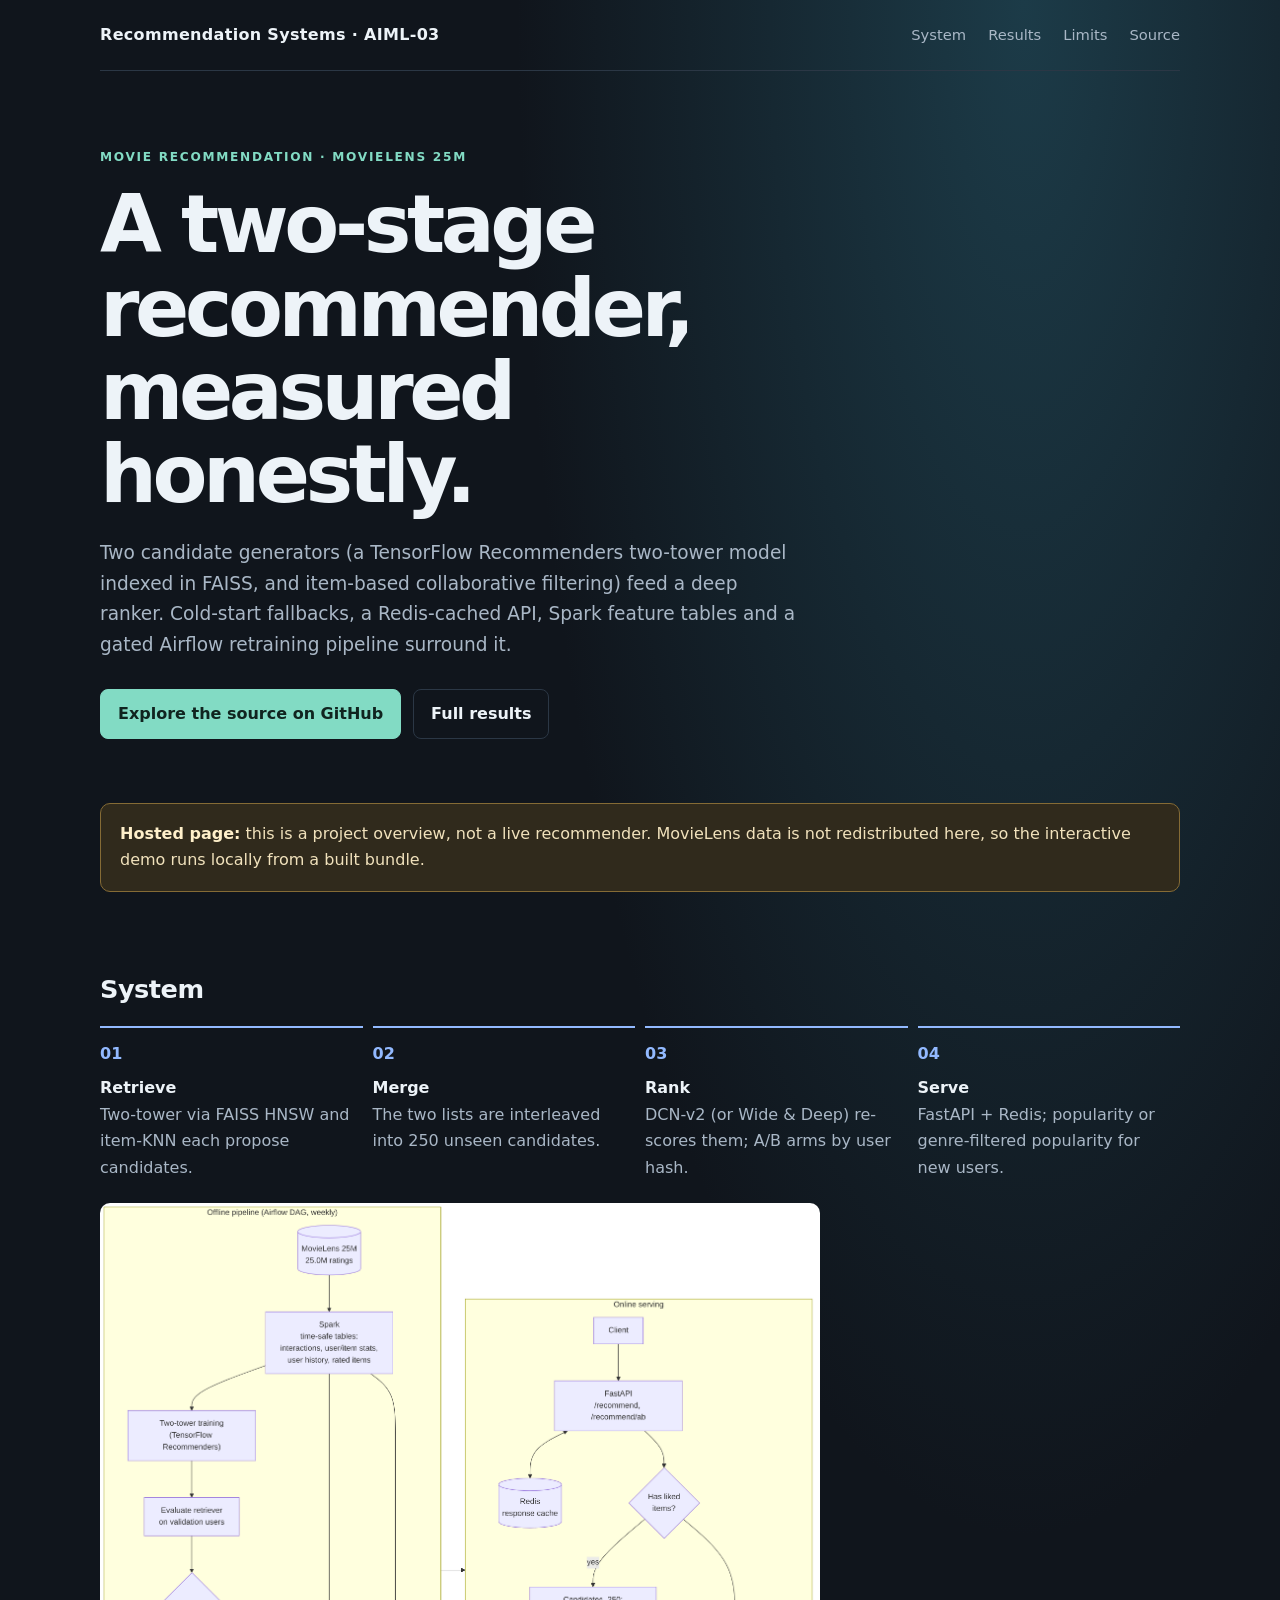
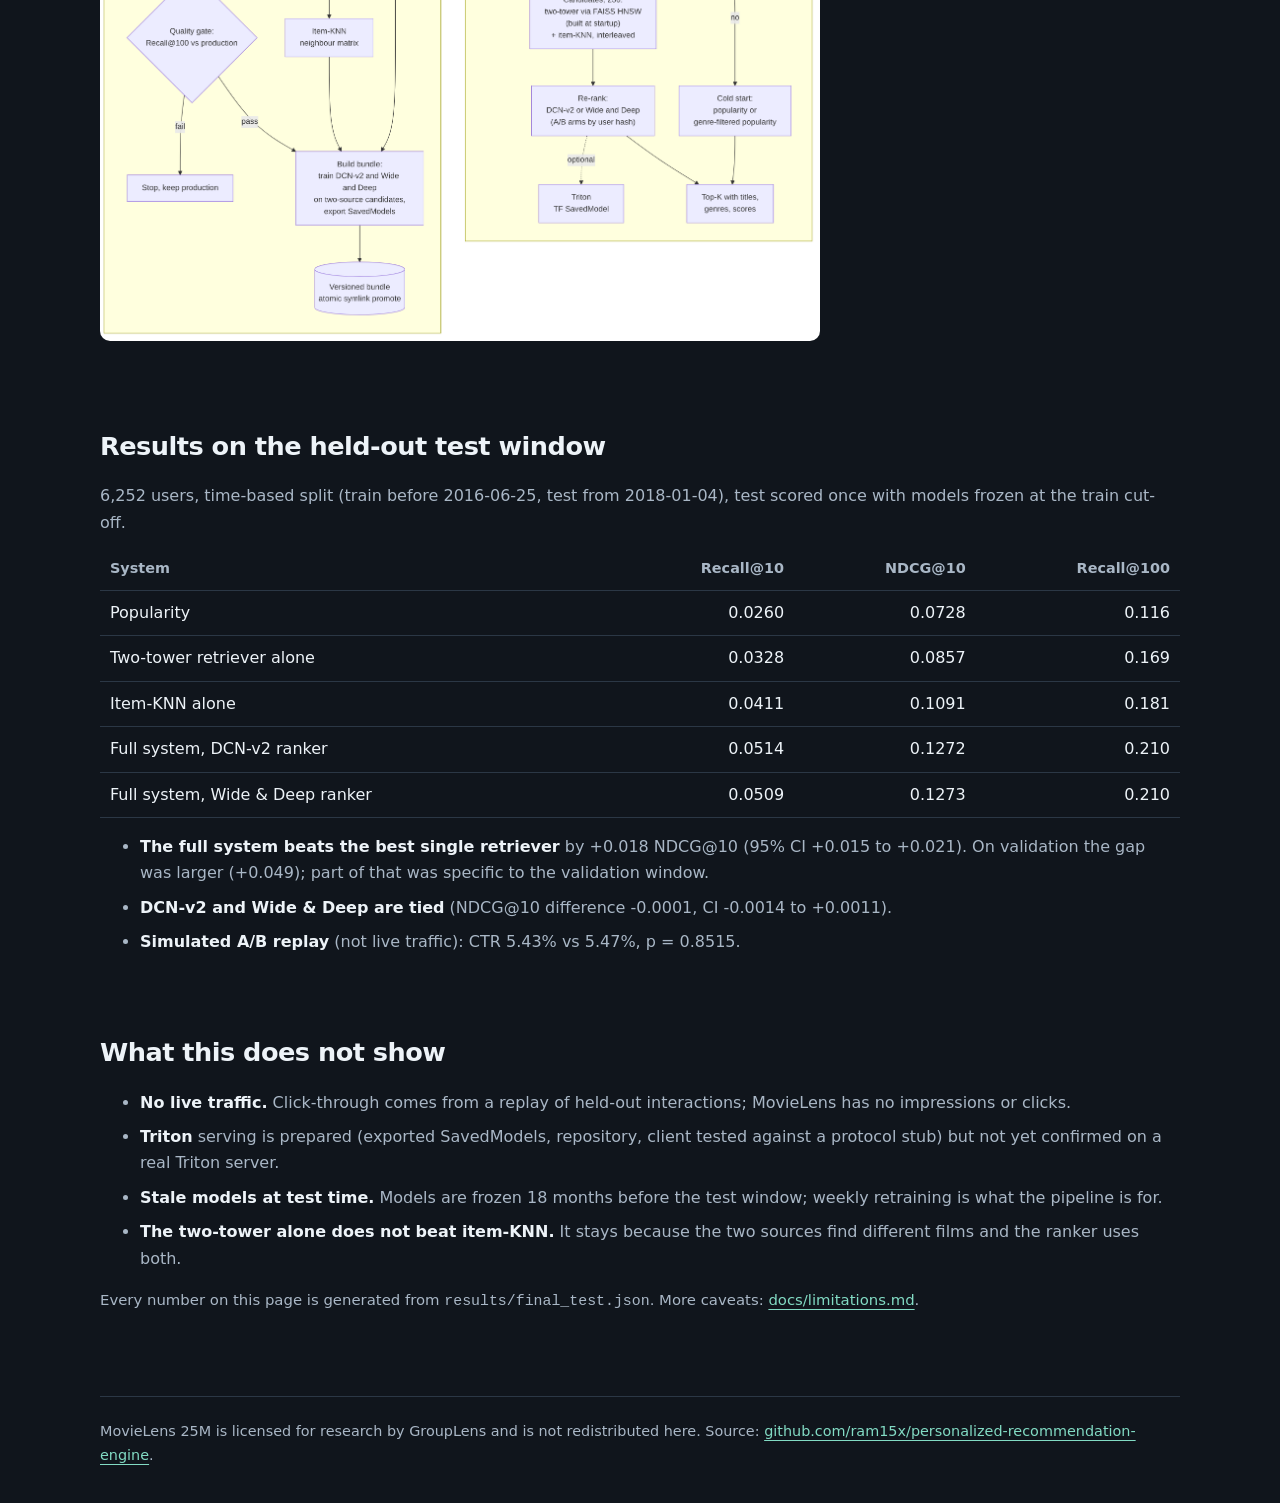
==== AIML-03/site/index.html @ 28b072df "Add the demo app, presentation, README and a regenerated project page Gradio demo that runs the real" ====
<!doctype html>
<html lang="en">
<head>
  <meta charset="utf-8">
  <meta name="viewport" content="width=device-width, initial-scale=1">
  <meta name="description" content="A two-stage movie recommender on MovieLens 25M: two-tower and item-KNN retrieval, a deep ranker, cold-start fallbacks, caching, retraining and an honest evaluation.">
  <title>Two-stage movie recommender · MovieLens 25M</title>
  <style>
    :root { color-scheme: dark; --bg:#10151c; --panel:#171f29; --line:#2b3745; --text:#edf3f8; --muted:#a9b7c6; --accent:#82dbc4; --accent2:#92b9ff; }
    * { box-sizing:border-box; }
    body { margin:0; font:16px/1.65 Inter, ui-sans-serif, system-ui, -apple-system, "Segoe UI", sans-serif; color:var(--text); background:radial-gradient(ellipse at 80% 0%, #1c3b48 0, transparent 35%), var(--bg); }
    a { color:var(--accent); text-underline-offset:4px; }
    .wrap { width:min(1080px, calc(100% - 40px)); margin:auto; }
    header { display:flex; justify-content:space-between; align-items:center; padding:22px 0; border-bottom:1px solid var(--line); }
    .brand { font-weight:700; letter-spacing:.02em; }
    nav { display:flex; gap:22px; font-size:.92rem; }
    nav a { color:var(--muted); text-decoration:none; }
    .hero { padding:76px 0 52px; max-width:800px; }
    .eyebrow { color:var(--accent); text-transform:uppercase; letter-spacing:.14em; font-size:.76rem; font-weight:700; }
    h1 { font-size:clamp(2.5rem,7vw,5rem); line-height:1.04; letter-spacing:-.055em; margin:16px 0 22px; }
    .lead { color:var(--muted); font-size:1.16rem; max-width:700px; }
    .actions { display:flex; flex-wrap:wrap; gap:12px; margin-top:28px; }
    .button { display:inline-flex; padding:11px 17px; border-radius:8px; border:1px solid var(--line); color:var(--text); text-decoration:none; font-weight:650; }
    .button.primary { background:var(--accent); border-color:var(--accent); color:#10241f; }
    .notice { padding:17px 19px; border:1px solid #856b35; background:#302a1c; border-radius:10px; color:#f1e2bc; margin:12px 0 46px; }
    .notice strong { color:#fff0ca; }
    section { padding:30px 0; }
    h2 { font-size:1.6rem; margin:0 0 16px; letter-spacing:-.02em; }
    .grid { display:grid; grid-template-columns:repeat(3, 1fr); gap:14px; }
    .card { background:linear-gradient(145deg, #1a2531, #151c25); border:1px solid var(--line); border-radius:12px; padding:21px; }
    .card h3 { margin:0 0 7px; font-size:1.02rem; }
    .card p, .muted { color:var(--muted); margin:0; }
    .flow { display:grid; grid-template-columns:repeat(4,1fr); gap:10px; counter-reset:step; }
    .step { border-top:2px solid var(--accent2); padding:13px 12px 0 0; color:var(--muted); }
    .step:before { counter-increment:step; content:"0" counter(step); color:var(--accent2); font-weight:700; display:block; margin-bottom:8px; }
    .step strong { display:block; color:var(--text); }
    .caveat { font-size:.93rem; color:var(--muted); }
    footer { border-top:1px solid var(--line); margin-top:38px; padding:23px 0 36px; color:var(--muted); font-size:.9rem; }
    @media (max-width:720px) { .grid {grid-template-columns:1fr;} .flow {grid-template-columns:1fr 1fr;} header {align-items:flex-start; gap:10px; flex-direction:column;} nav {gap:15px; flex-wrap:wrap;} .hero {padding-top:52px;} }
  
    table { width:100%; border-collapse:collapse; margin:12px 0 6px; } th, td { text-align:left; padding:9px 10px; border-bottom:1px solid var(--line); } th { color:var(--muted); font-weight:600; font-size:.9rem; }
    td:not(:first-child), th:not(:first-child) { text-align:right; font-variant-numeric:tabular-nums; } tr.hl td { color:var(--accent); font-weight:650; } img.arch { width:100%; max-width:720px; border-radius:10px; background:#fff; } @media (max-width:560px) { th, td { padding:8px 4px; font-size:.86rem; } td:first-child { max-width:34vw; } } ul.plain li { margin:8px 0; color:var(--muted); } ul.plain strong { color:var(--text); }
  </style>
</head>
<body>
  <div class="wrap">
    <header>
      <div class="brand">Recommendation Systems · AIML-03</div>
      <nav aria-label="Main navigation"><a href="#system">System</a><a href="#results">Results</a><a href="#limits">Limits</a><a href="https://github.com/ram15x/personalized-recommendation-engine">Source</a></nav>
    </header>
    <main>
      <section class="hero">
        <div class="eyebrow">Movie recommendation · MovieLens 25M</div>
        <h1>A two-stage recommender, measured honestly.</h1>
        <p class="lead">Two candidate generators (a TensorFlow Recommenders two-tower model indexed in FAISS, and item-based collaborative filtering) feed a deep ranker. Cold-start fallbacks, a Redis-cached API, Spark feature tables and a gated Airflow retraining pipeline surround it.</p>
        <div class="actions">
          <a class="button primary" href="https://github.com/ram15x/personalized-recommendation-engine">Explore the source on GitHub</a>
          <a class="button" href="https://github.com/ram15x/personalized-recommendation-engine/blob/main/docs/results.md">Full results</a>
        </div>
      </section>
      <aside class="notice"><strong>Hosted page:</strong> this is a project overview, not a live recommender. MovieLens data is not redistributed here, so the interactive demo runs locally from a built bundle.</aside>
      <section id="system">
        <h2>System</h2>
        <div class="flow">
          <div class="step"><strong>Retrieve</strong>Two-tower via FAISS HNSW and item-KNN each propose candidates.</div>
          <div class="step"><strong>Merge</strong>The two lists are interleaved into 250 unseen candidates.</div>
          <div class="step"><strong>Rank</strong>DCN-v2 (or Wide &amp; Deep) re-scores them; A/B arms by user hash.</div>
          <div class="step"><strong>Serve</strong>FastAPI + Redis; popularity or genre-filtered popularity for new users.</div>
        </div>
        <p style="margin-top:22px"><img class="arch" src="architecture.png" alt="Architecture: offline Airflow pipeline with a quality gate, and the online serving path"></p>
      </section>
      <section id="results">
        <h2>Results on the held-out test window</h2>
        <p class="muted">6,252 users, time-based split (train before 2016-06-25, test from 2018-01-04), test scored once with models frozen at the train cut-off.</p>
        <table><thead><tr><th>System</th><th>Recall@10</th><th>NDCG@10</th><th>Recall@100</th></tr></thead><tbody>
<tr><td>Popularity</td><td>0.0260</td><td>0.0728</td><td>0.116</td></tr>
<tr><td>Two-tower retriever alone</td><td>0.0328</td><td>0.0857</td><td>0.169</td></tr>
<tr><td>Item-KNN alone</td><td>0.0411</td><td>0.1091</td><td>0.181</td></tr>
<tr><td>Full system, DCN-v2 ranker</td><td>0.0514</td><td>0.1272</td><td>0.210</td></tr>
<tr><td>Full system, Wide &amp; Deep ranker</td><td>0.0509</td><td>0.1273</td><td>0.210</td></tr>
        </tbody></table>
        <ul class="plain">
          <li><strong>The full system beats the best single retriever</strong> by +0.018 NDCG@10 (95% CI +0.015 to +0.021). On validation the gap was larger (+0.049); part of that was specific to the validation window.</li>
          <li><strong>DCN-v2 and Wide &amp; Deep are tied</strong> (NDCG@10 difference -0.0001, CI -0.0014 to +0.0011).</li>
          <li><strong>Simulated A/B replay</strong> (not live traffic): CTR 5.43% vs 5.47%, p = 0.8515.</li>
        </ul>
      </section>
      <section id="limits">
        <h2>What this does not show</h2>
        <ul class="plain">
          <li><strong>No live traffic.</strong> Click-through comes from a replay of held-out interactions; MovieLens has no impressions or clicks.</li>
          <li><strong>Triton</strong> serving is prepared (exported SavedModels, repository, client tested against a protocol stub) but not yet confirmed on a real Triton server.</li>
          <li><strong>Stale models at test time.</strong> Models are frozen 18 months before the test window; weekly retraining is what the pipeline is for.</li>
          <li><strong>The two-tower alone does not beat item-KNN.</strong> It stays because the two sources find different films and the ranker uses both.</li>
        </ul>
        <p class="caveat">Every number on this page is generated from <code>results/final_test.json</code>. More caveats: <a href="https://github.com/ram15x/personalized-recommendation-engine/blob/main/docs/limitations.md">docs/limitations.md</a>.</p>
      </section>
    </main>
    <footer>MovieLens 25M is licensed for research by GroupLens and is not redistributed here. Source: <a href="https://github.com/ram15x/personalized-recommendation-engine">github.com/ram15x/personalized-recommendation-engine</a>.</footer>
  </div>
</body>
</html>
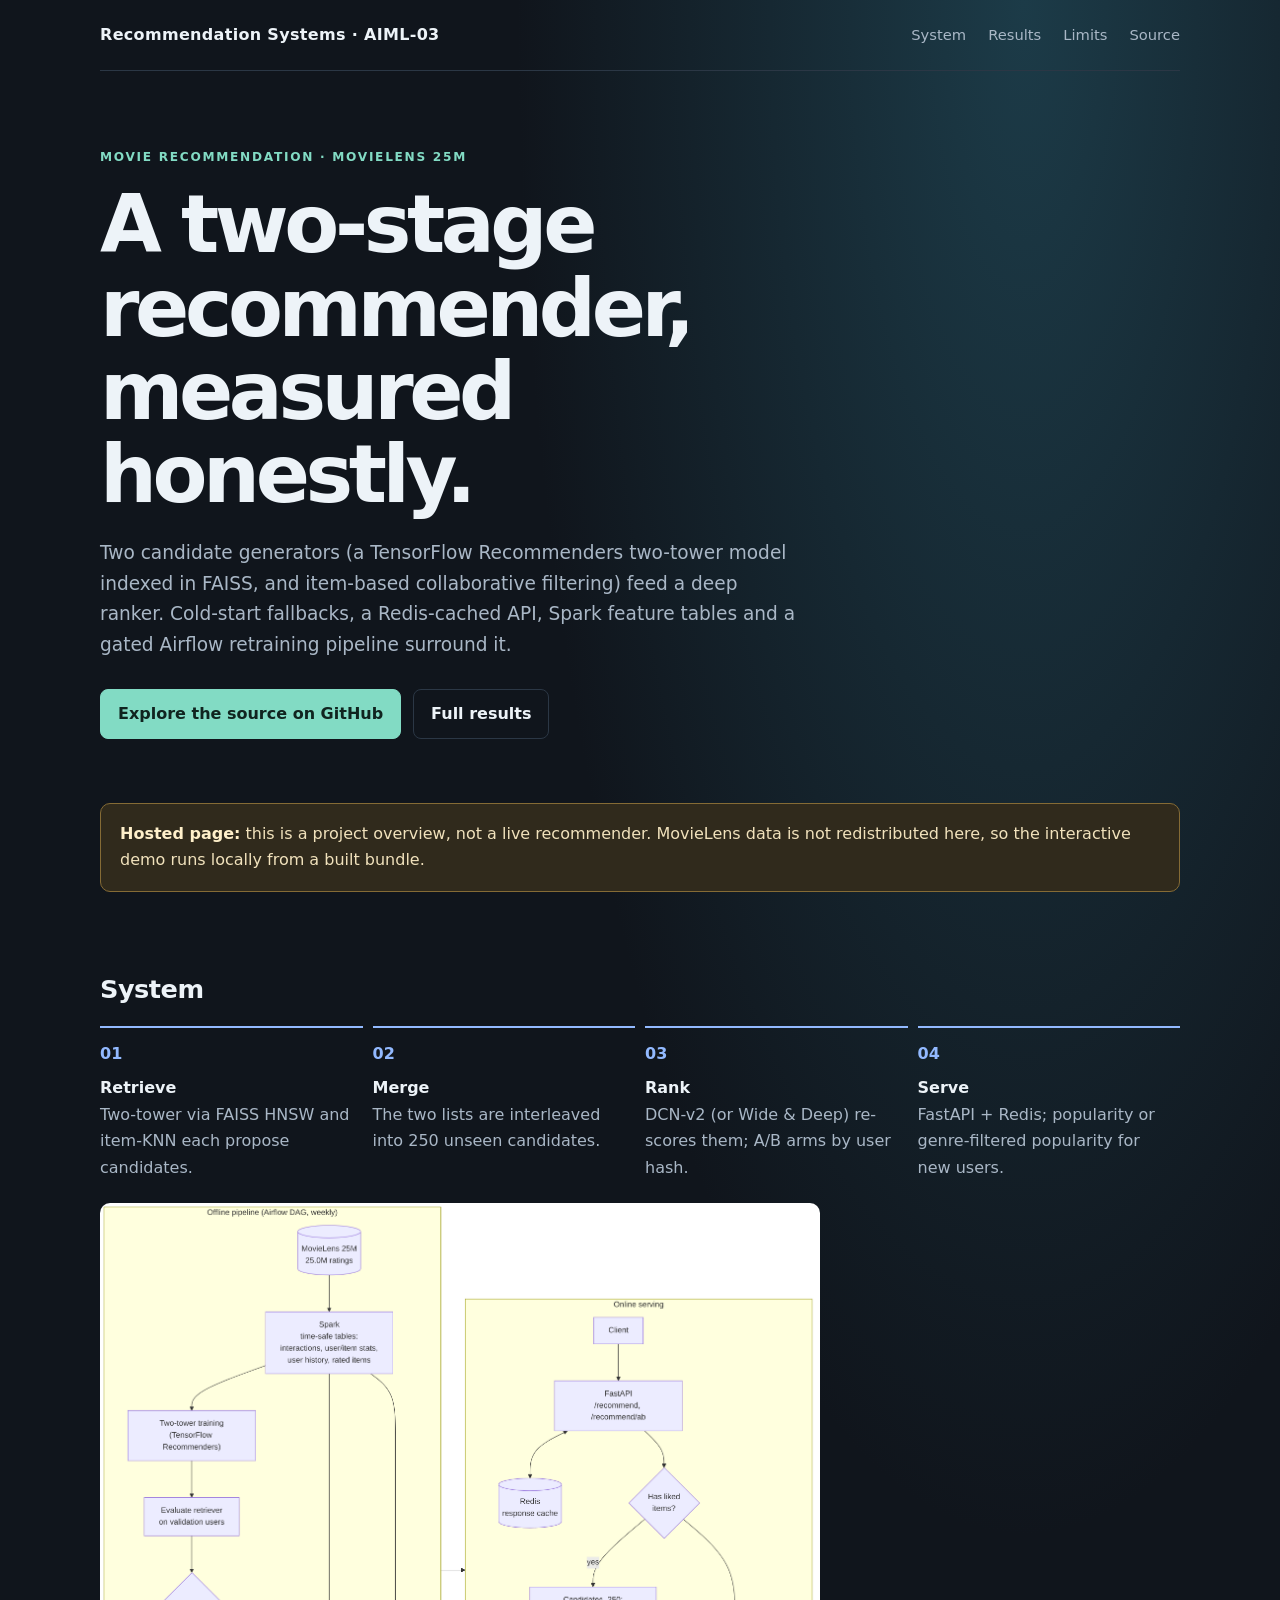
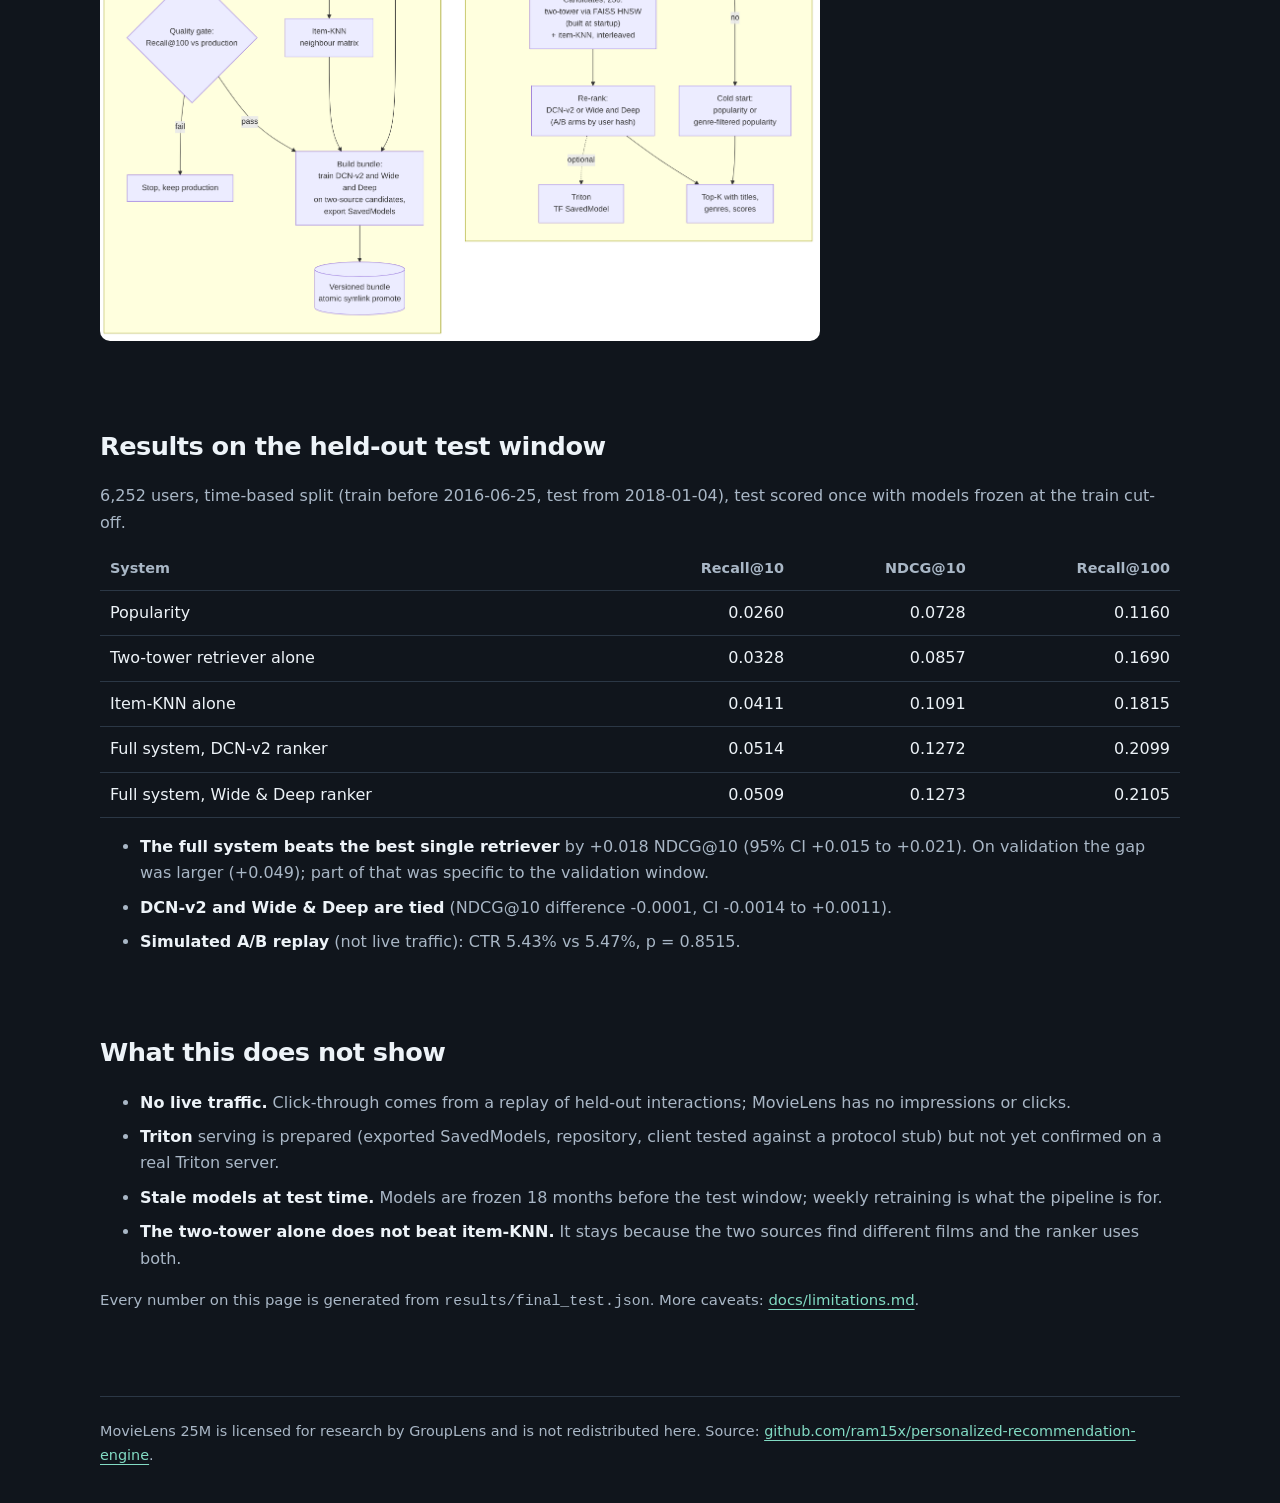
==== commit 2ae526e3: "Show Recall@100 with four decimals in README and the project page Item-KNN Recall@100 is 0.1815; thr" ====
--- a/AIML-03/site/index.html
+++ b/AIML-03/site/index.html
@@ -73,11 +73,11 @@
         <h2>Results on the held-out test window</h2>
         <p class="muted">6,252 users, time-based split (train before 2016-06-25, test from 2018-01-04), test scored once with models frozen at the train cut-off.</p>
         <table><thead><tr><th>System</th><th>Recall@10</th><th>NDCG@10</th><th>Recall@100</th></tr></thead><tbody>
-<tr><td>Popularity</td><td>0.0260</td><td>0.0728</td><td>0.116</td></tr>
-<tr><td>Two-tower retriever alone</td><td>0.0328</td><td>0.0857</td><td>0.169</td></tr>
-<tr><td>Item-KNN alone</td><td>0.0411</td><td>0.1091</td><td>0.181</td></tr>
-<tr><td>Full system, DCN-v2 ranker</td><td>0.0514</td><td>0.1272</td><td>0.210</td></tr>
-<tr><td>Full system, Wide &amp; Deep ranker</td><td>0.0509</td><td>0.1273</td><td>0.210</td></tr>
+<tr><td>Popularity</td><td>0.0260</td><td>0.0728</td><td>0.1160</td></tr>
+<tr><td>Two-tower retriever alone</td><td>0.0328</td><td>0.0857</td><td>0.1690</td></tr>
+<tr><td>Item-KNN alone</td><td>0.0411</td><td>0.1091</td><td>0.1815</td></tr>
+<tr><td>Full system, DCN-v2 ranker</td><td>0.0514</td><td>0.1272</td><td>0.2099</td></tr>
+<tr><td>Full system, Wide &amp; Deep ranker</td><td>0.0509</td><td>0.1273</td><td>0.2105</td></tr>
         </tbody></table>
         <ul class="plain">
           <li><strong>The full system beats the best single retriever</strong> by +0.018 NDCG@10 (95% CI +0.015 to +0.021). On validation the gap was larger (+0.049); part of that was specific to the validation window.</li>
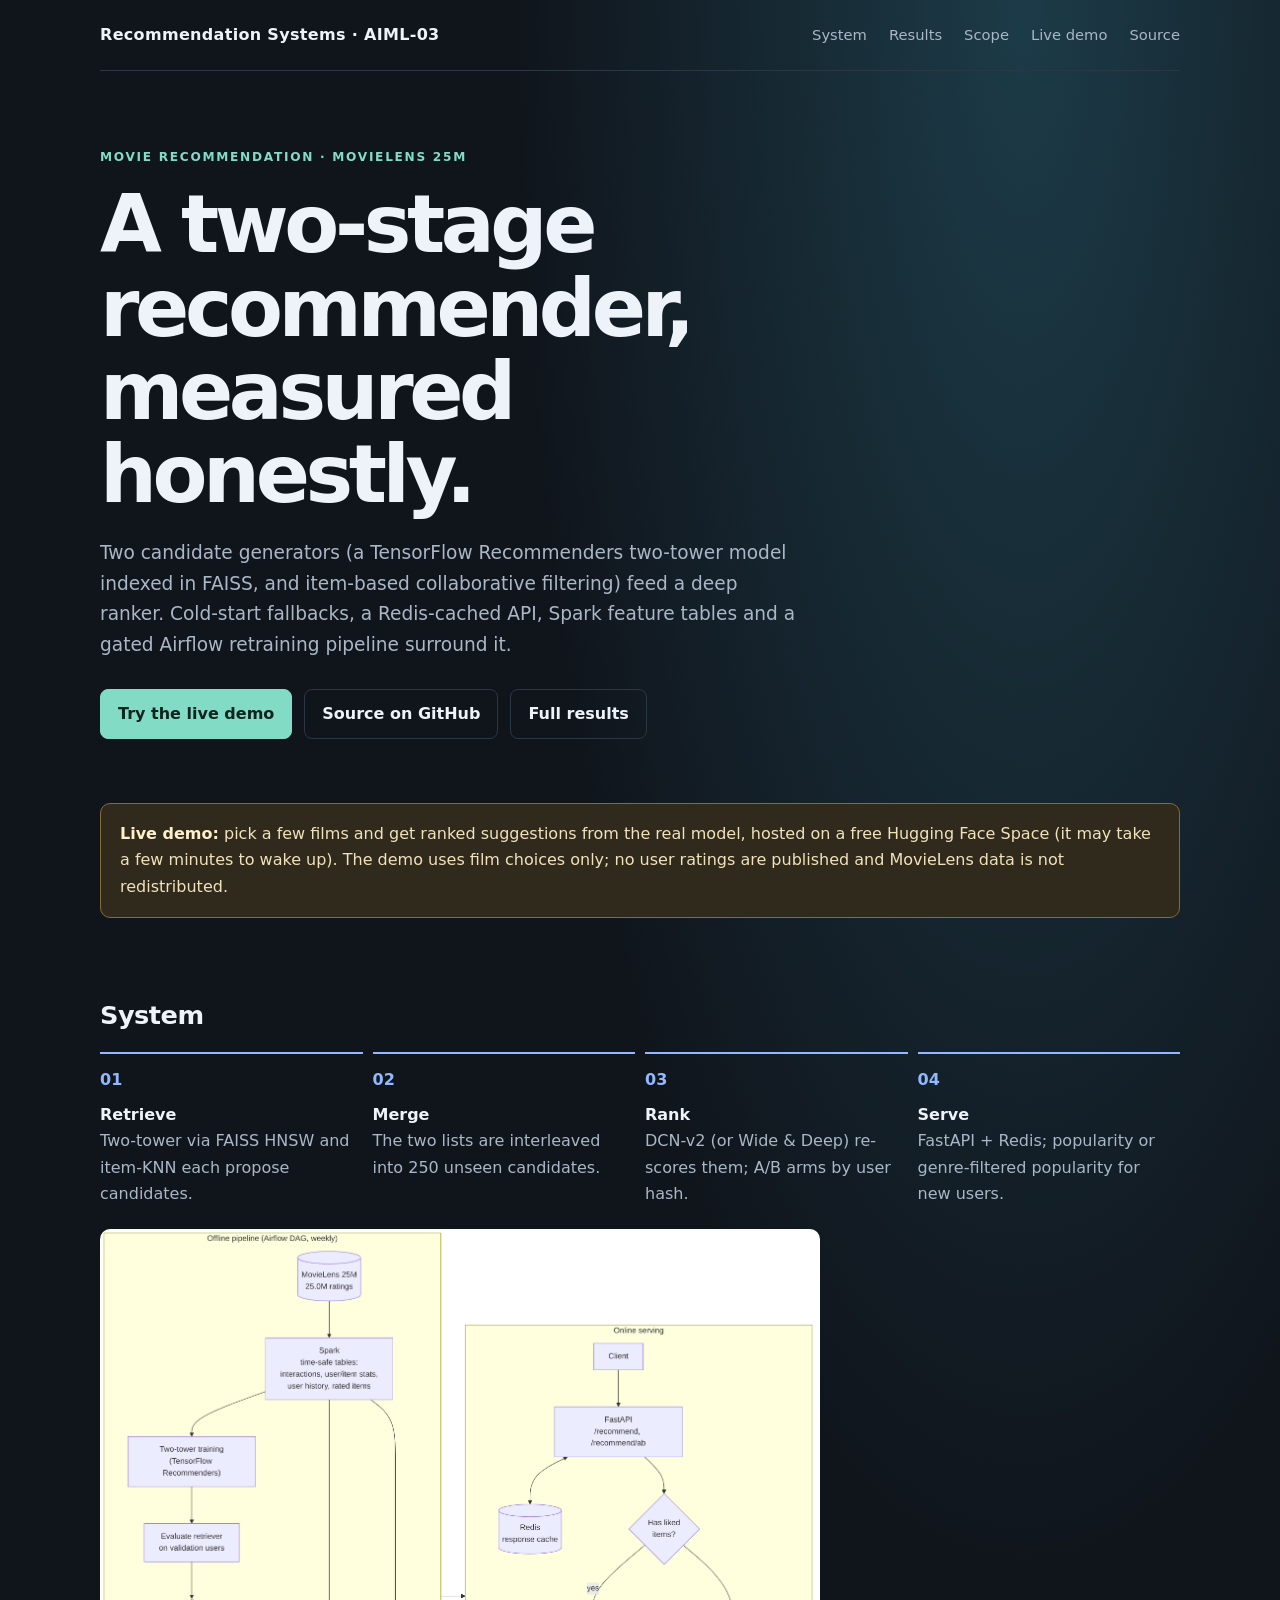
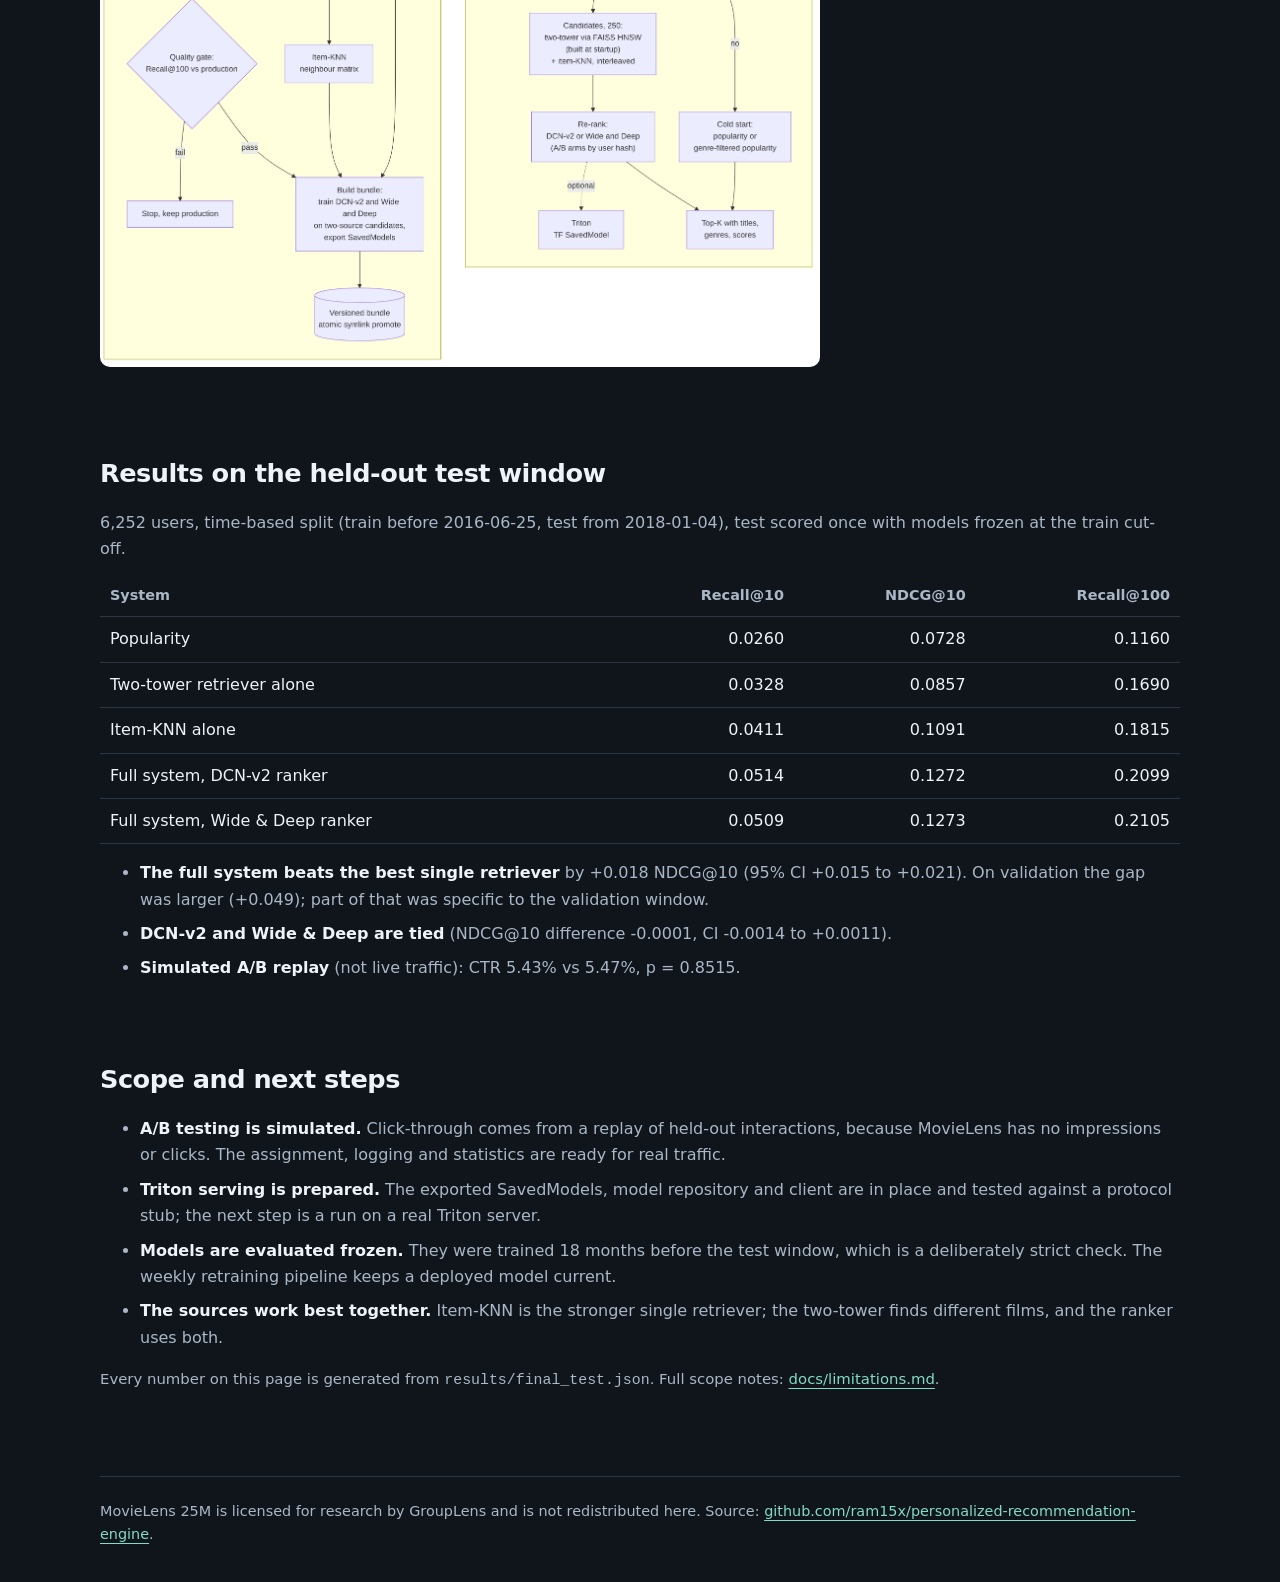
==== commit 1ee2f5b6: "Rewrite README in a clearer, friendlier voice; link the live demo from the project page The project " ====
--- a/AIML-03/site/index.html
+++ b/AIML-03/site/index.html
@@ -46,7 +46,7 @@
   <div class="wrap">
     <header>
       <div class="brand">Recommendation Systems · AIML-03</div>
-      <nav aria-label="Main navigation"><a href="#system">System</a><a href="#results">Results</a><a href="#limits">Limits</a><a href="https://github.com/ram15x/personalized-recommendation-engine">Source</a></nav>
+      <nav aria-label="Main navigation"><a href="#system">System</a><a href="#results">Results</a><a href="#limits">Scope</a><a href="https://huggingface.co/spaces/Ram15x/movie-recommender">Live demo</a><a href="https://github.com/ram15x/personalized-recommendation-engine">Source</a></nav>
     </header>
     <main>
       <section class="hero">
@@ -54,11 +54,12 @@
         <h1>A two-stage recommender, measured honestly.</h1>
         <p class="lead">Two candidate generators (a TensorFlow Recommenders two-tower model indexed in FAISS, and item-based collaborative filtering) feed a deep ranker. Cold-start fallbacks, a Redis-cached API, Spark feature tables and a gated Airflow retraining pipeline surround it.</p>
         <div class="actions">
-          <a class="button primary" href="https://github.com/ram15x/personalized-recommendation-engine">Explore the source on GitHub</a>
+          <a class="button primary" href="https://huggingface.co/spaces/Ram15x/movie-recommender">Try the live demo</a>
+          <a class="button" href="https://github.com/ram15x/personalized-recommendation-engine">Source on GitHub</a>
           <a class="button" href="https://github.com/ram15x/personalized-recommendation-engine/blob/main/docs/results.md">Full results</a>
         </div>
       </section>
-      <aside class="notice"><strong>Hosted page:</strong> this is a project overview, not a live recommender. MovieLens data is not redistributed here, so the interactive demo runs locally from a built bundle.</aside>
+      <aside class="notice"><strong>Live demo:</strong> pick a few films and get ranked suggestions from the real model, hosted on a free Hugging Face Space (it may take a few minutes to wake up). The demo uses film choices only; no user ratings are published and MovieLens data is not redistributed.</aside>
       <section id="system">
         <h2>System</h2>
         <div class="flow">
@@ -86,14 +87,14 @@
         </ul>
       </section>
       <section id="limits">
-        <h2>What this does not show</h2>
+        <h2>Scope and next steps</h2>
         <ul class="plain">
-          <li><strong>No live traffic.</strong> Click-through comes from a replay of held-out interactions; MovieLens has no impressions or clicks.</li>
-          <li><strong>Triton</strong> serving is prepared (exported SavedModels, repository, client tested against a protocol stub) but not yet confirmed on a real Triton server.</li>
-          <li><strong>Stale models at test time.</strong> Models are frozen 18 months before the test window; weekly retraining is what the pipeline is for.</li>
-          <li><strong>The two-tower alone does not beat item-KNN.</strong> It stays because the two sources find different films and the ranker uses both.</li>
+          <li><strong>A/B testing is simulated.</strong> Click-through comes from a replay of held-out interactions, because MovieLens has no impressions or clicks. The assignment, logging and statistics are ready for real traffic.</li>
+          <li><strong>Triton serving is prepared.</strong> The exported SavedModels, model repository and client are in place and tested against a protocol stub; the next step is a run on a real Triton server.</li>
+          <li><strong>Models are evaluated frozen.</strong> They were trained 18 months before the test window, which is a deliberately strict check. The weekly retraining pipeline keeps a deployed model current.</li>
+          <li><strong>The sources work best together.</strong> Item-KNN is the stronger single retriever; the two-tower finds different films, and the ranker uses both.</li>
         </ul>
-        <p class="caveat">Every number on this page is generated from <code>results/final_test.json</code>. More caveats: <a href="https://github.com/ram15x/personalized-recommendation-engine/blob/main/docs/limitations.md">docs/limitations.md</a>.</p>
+        <p class="caveat">Every number on this page is generated from <code>results/final_test.json</code>. Full scope notes: <a href="https://github.com/ram15x/personalized-recommendation-engine/blob/main/docs/limitations.md">docs/limitations.md</a>.</p>
       </section>
     </main>
     <footer>MovieLens 25M is licensed for research by GroupLens and is not redistributed here. Source: <a href="https://github.com/ram15x/personalized-recommendation-engine">github.com/ram15x/personalized-recommendation-engine</a>.</footer>
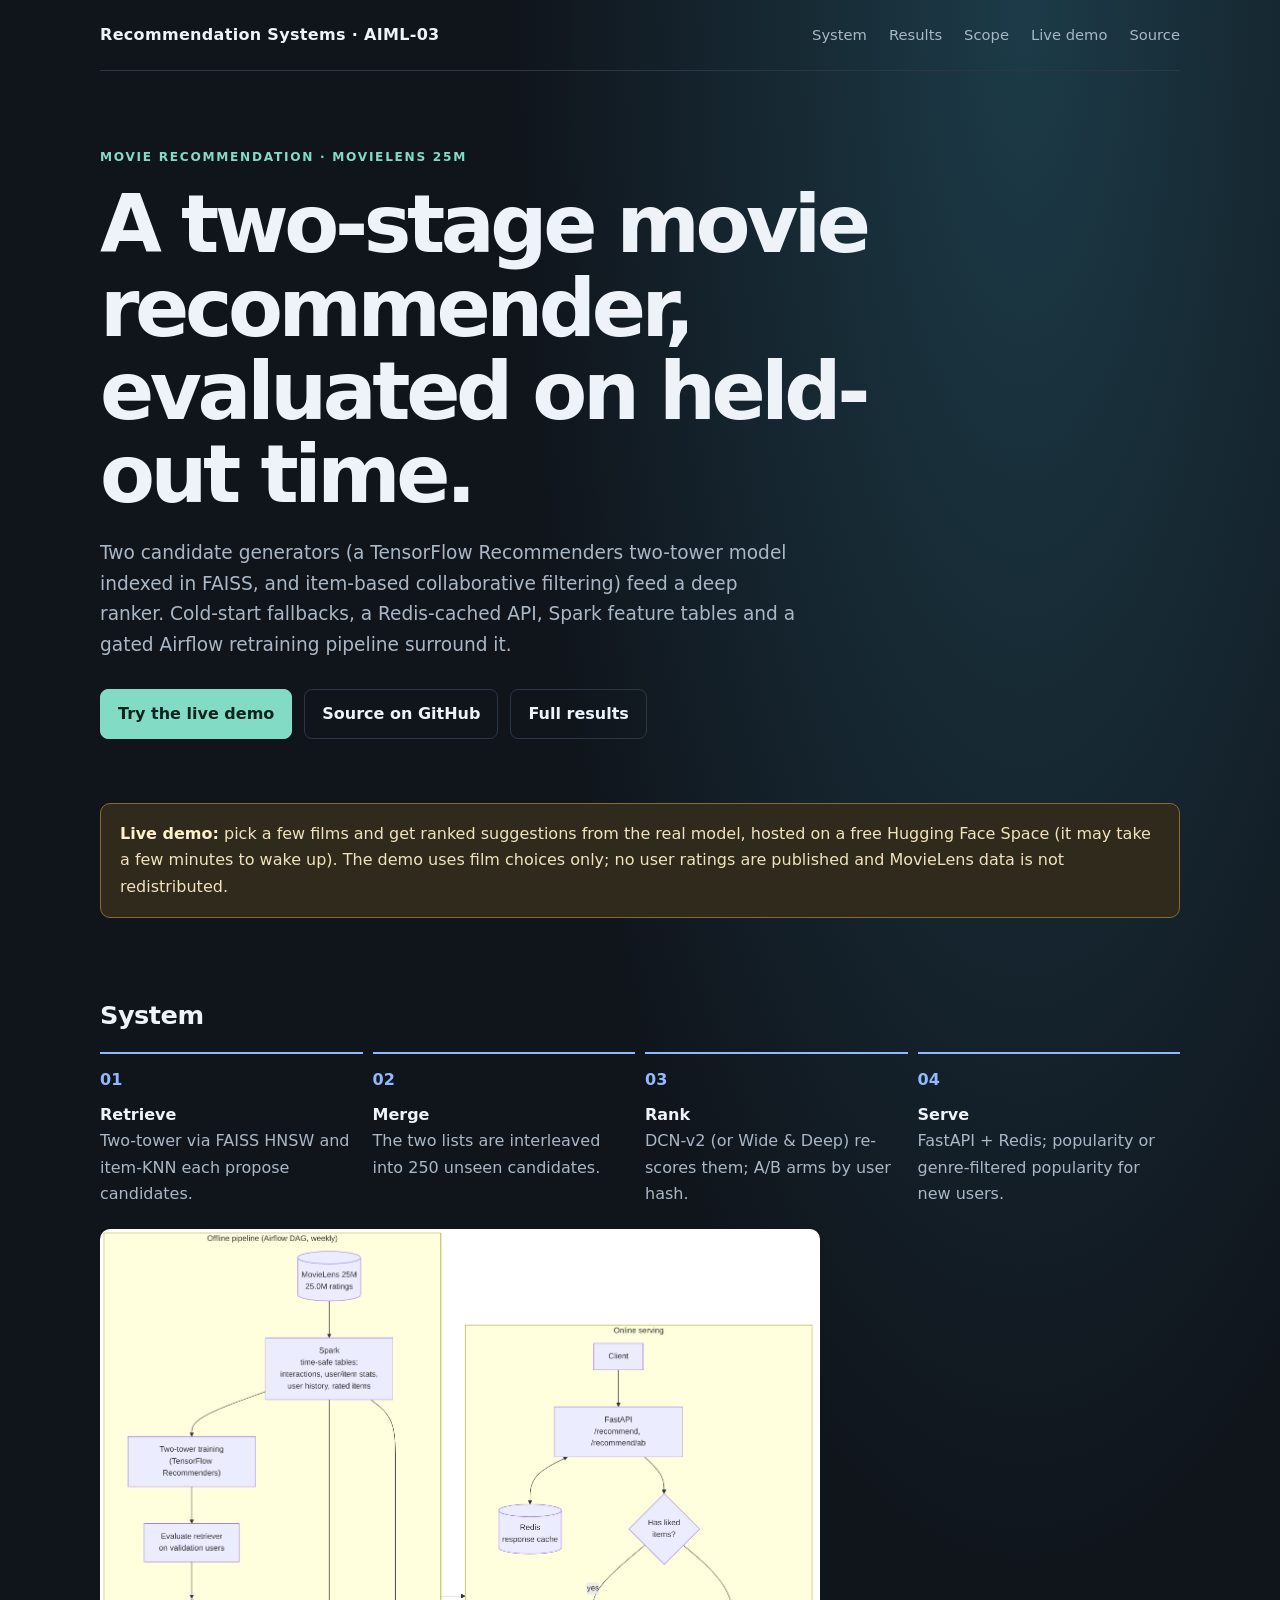
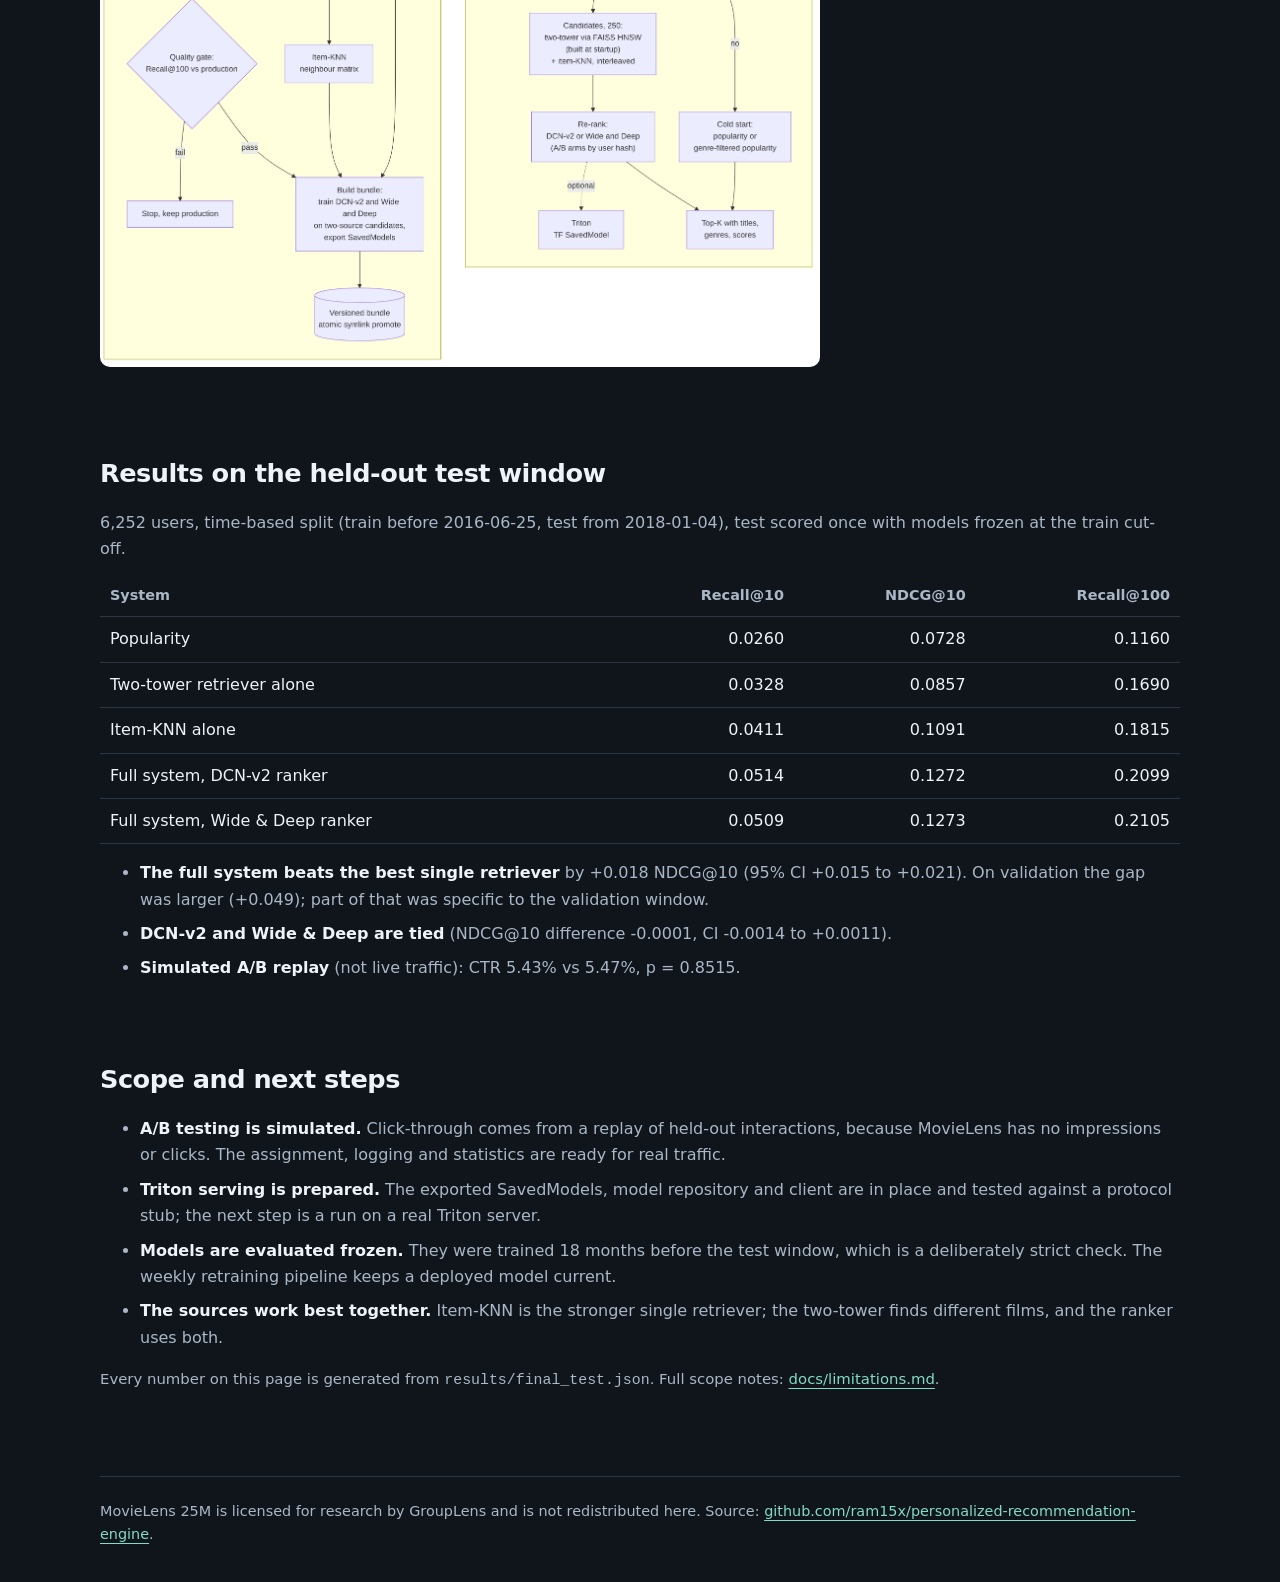
==== commit 2b6f928f: "Soften the project page headline" ====
--- a/AIML-03/site/index.html
+++ b/AIML-03/site/index.html
@@ -51,7 +51,7 @@
     <main>
       <section class="hero">
         <div class="eyebrow">Movie recommendation · MovieLens 25M</div>
-        <h1>A two-stage recommender, measured honestly.</h1>
+        <h1>A two-stage movie recommender, evaluated on held-out time.</h1>
         <p class="lead">Two candidate generators (a TensorFlow Recommenders two-tower model indexed in FAISS, and item-based collaborative filtering) feed a deep ranker. Cold-start fallbacks, a Redis-cached API, Spark feature tables and a gated Airflow retraining pipeline surround it.</p>
         <div class="actions">
           <a class="button primary" href="https://huggingface.co/spaces/Ram15x/movie-recommender">Try the live demo</a>
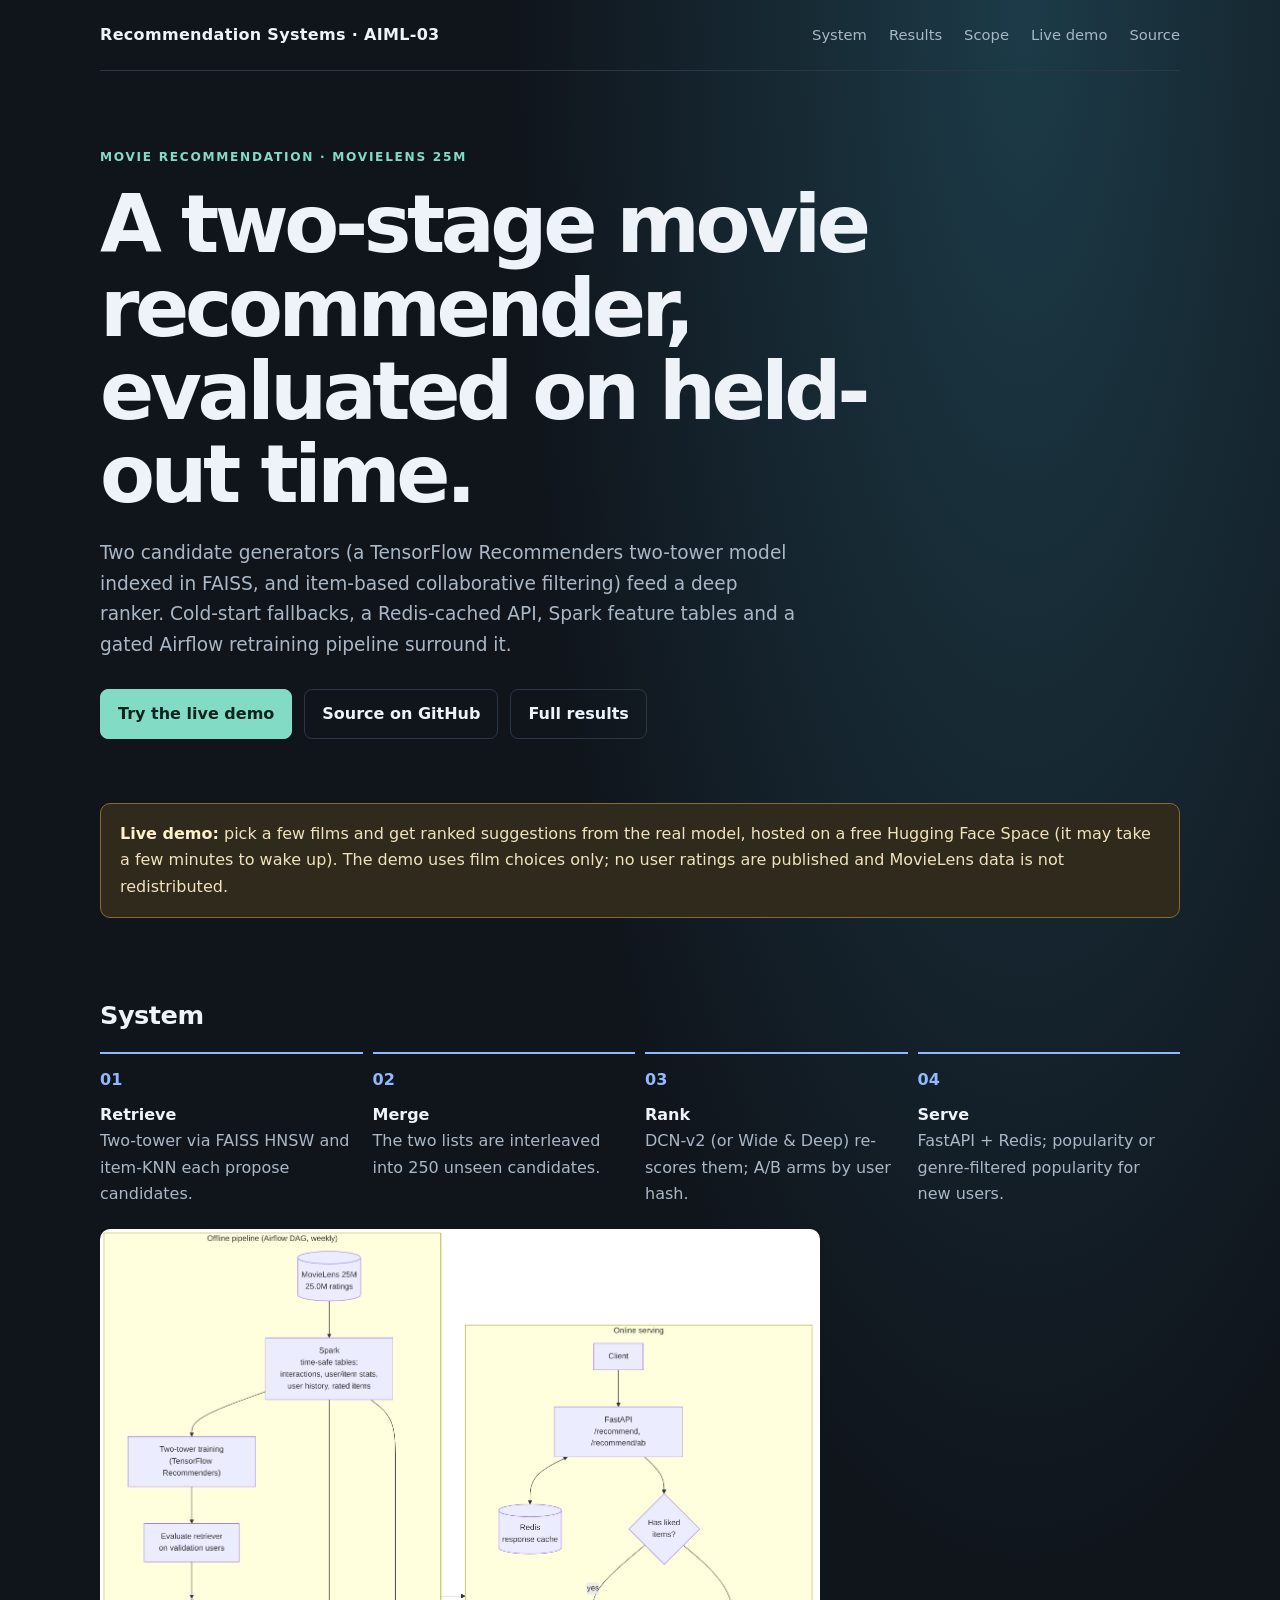
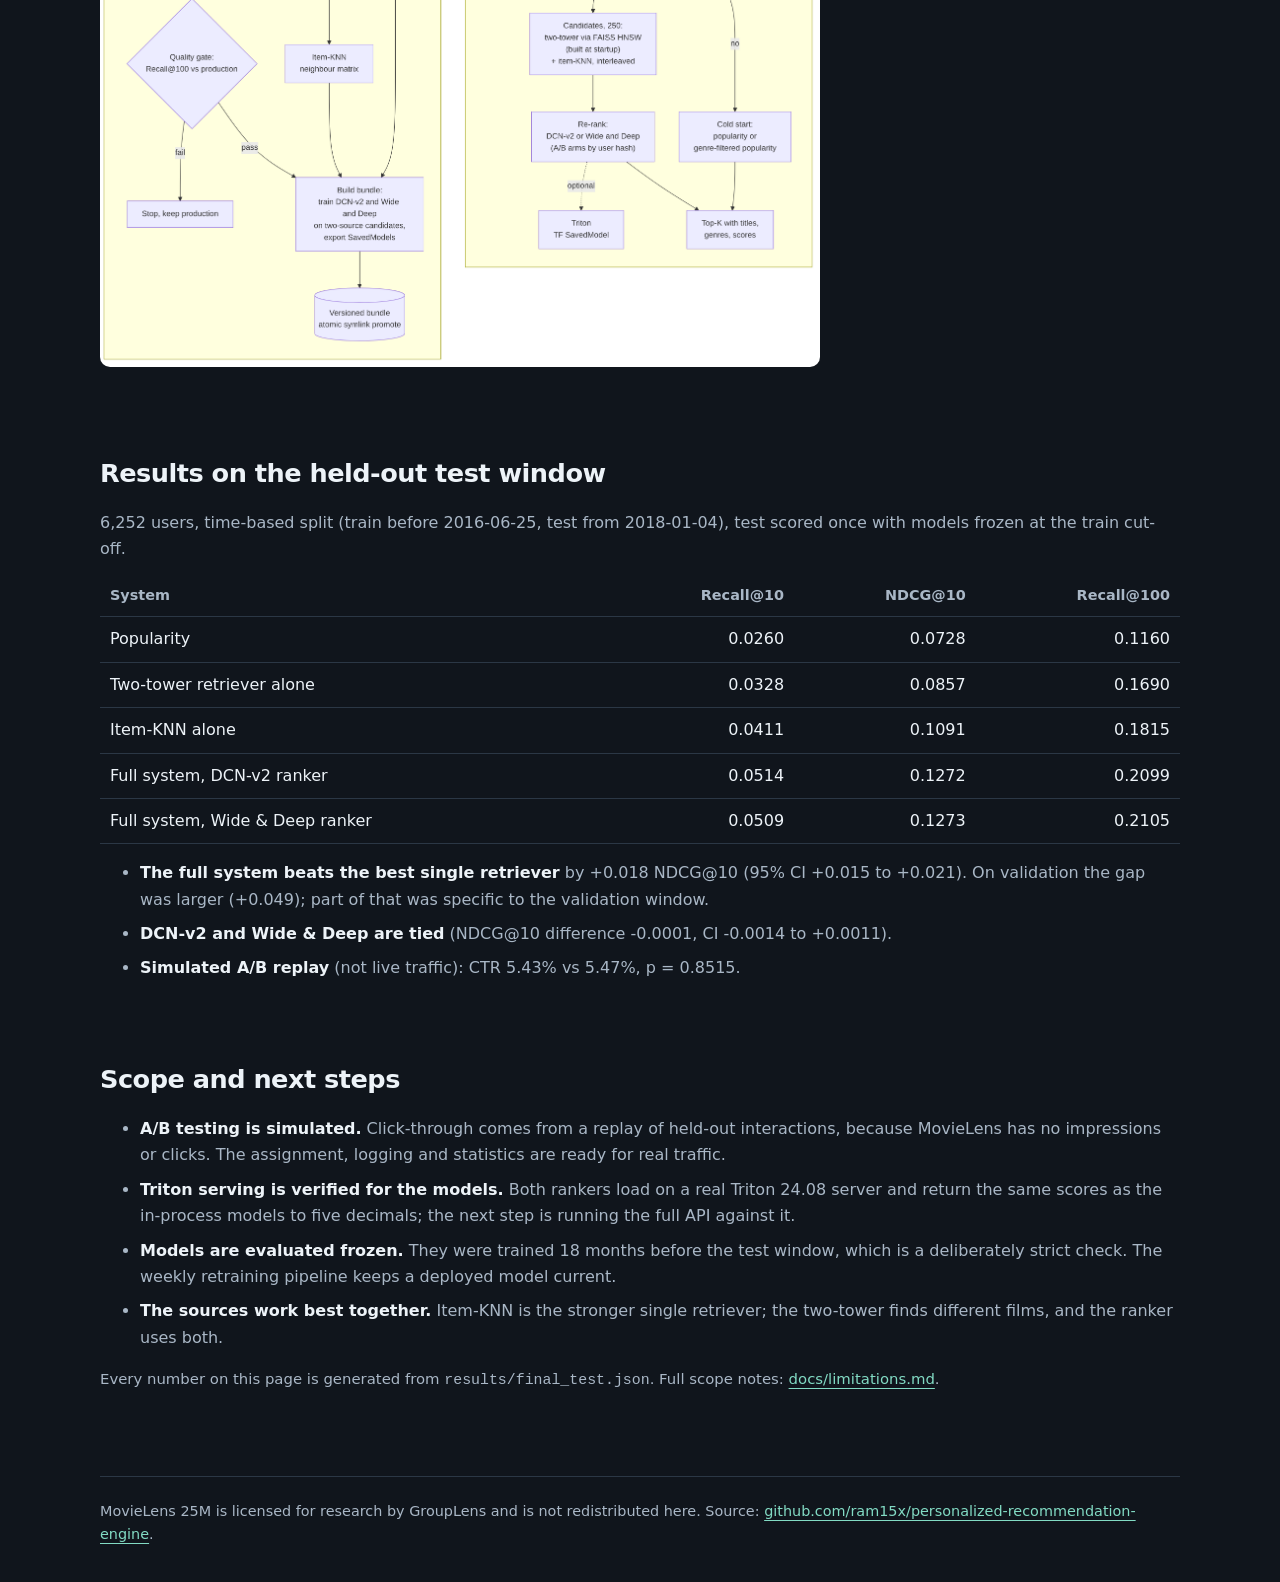
==== commit 4c928d45: "Record real Triton verification; update docs, page, deck" ====
--- a/AIML-03/site/index.html
+++ b/AIML-03/site/index.html
@@ -90,7 +90,7 @@
         <h2>Scope and next steps</h2>
         <ul class="plain">
           <li><strong>A/B testing is simulated.</strong> Click-through comes from a replay of held-out interactions, because MovieLens has no impressions or clicks. The assignment, logging and statistics are ready for real traffic.</li>
-          <li><strong>Triton serving is prepared.</strong> The exported SavedModels, model repository and client are in place and tested against a protocol stub; the next step is a run on a real Triton server.</li>
+          <li><strong>Triton serving is verified for the models.</strong> Both rankers load on a real Triton 24.08 server and return the same scores as the in-process models to five decimals; the next step is running the full API against it.</li>
           <li><strong>Models are evaluated frozen.</strong> They were trained 18 months before the test window, which is a deliberately strict check. The weekly retraining pipeline keeps a deployed model current.</li>
           <li><strong>The sources work best together.</strong> Item-KNN is the stronger single retriever; the two-tower finds different films, and the ranker uses both.</li>
         </ul>
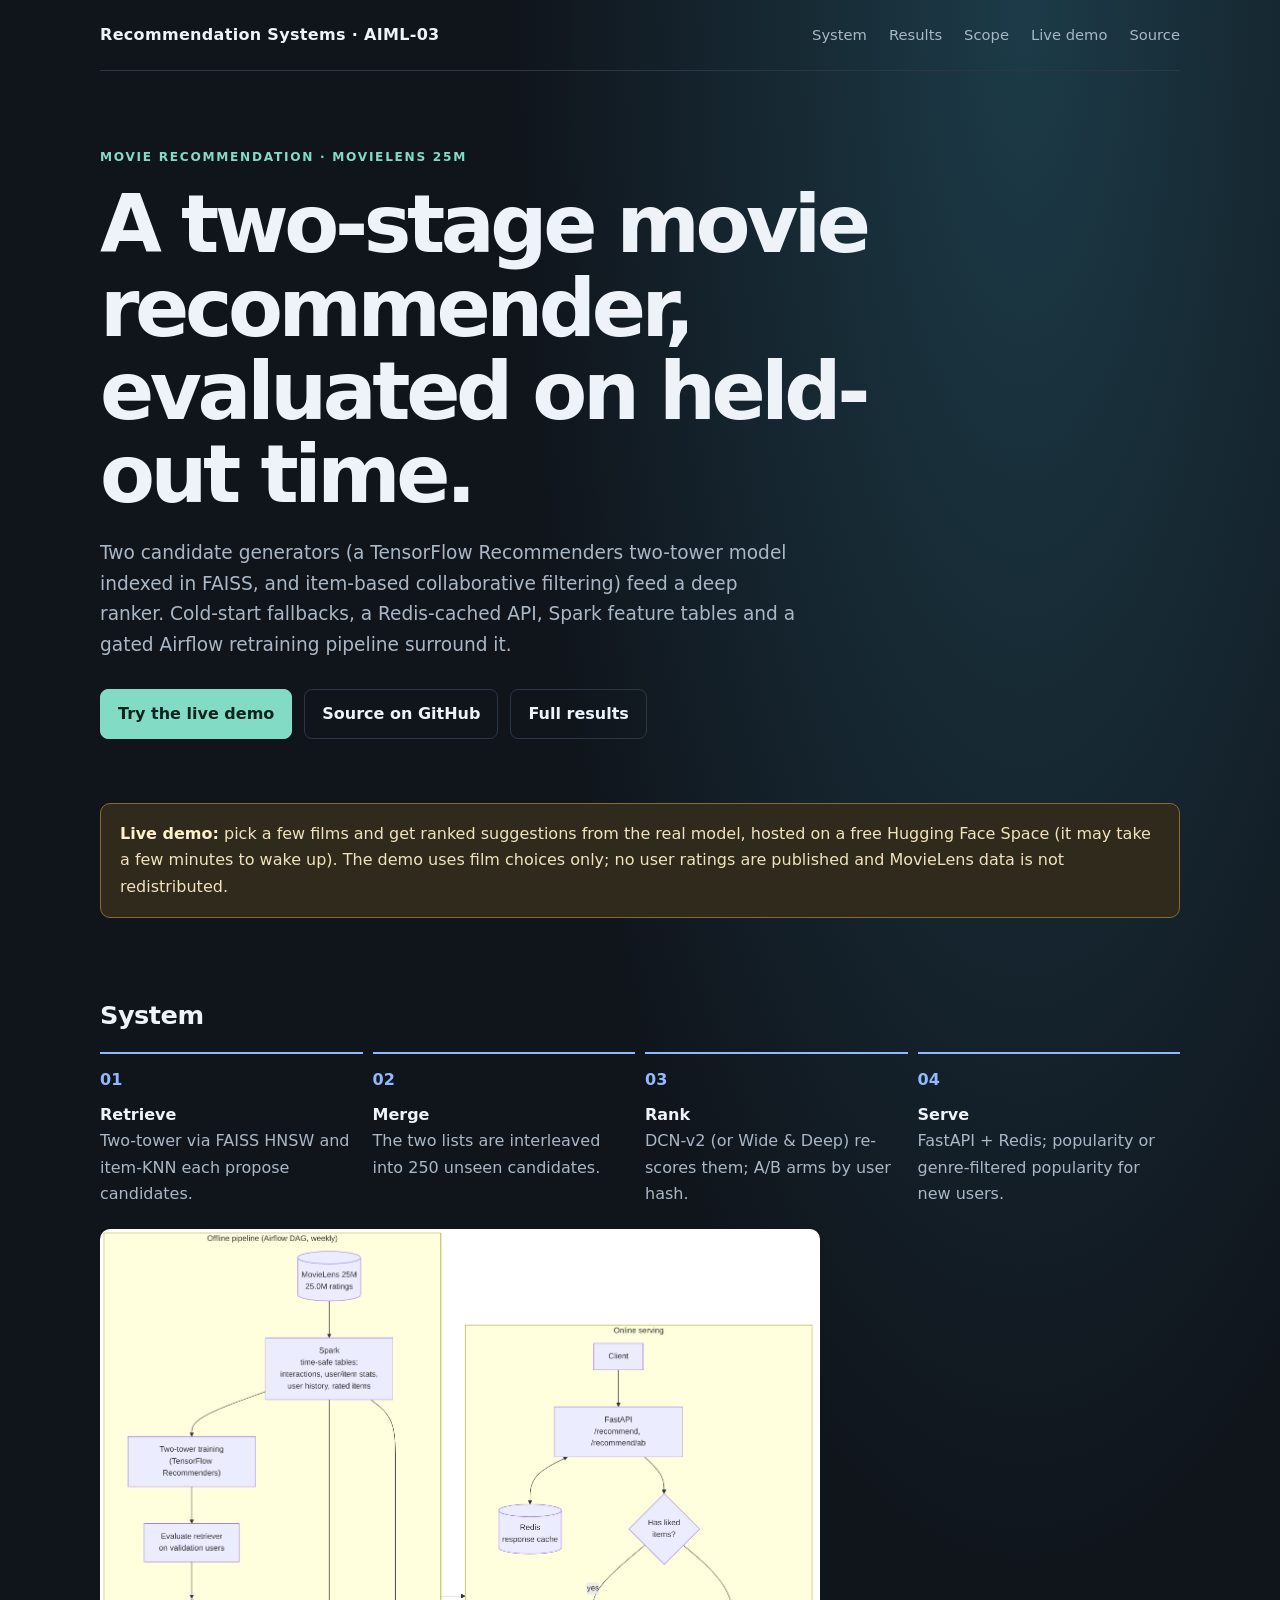
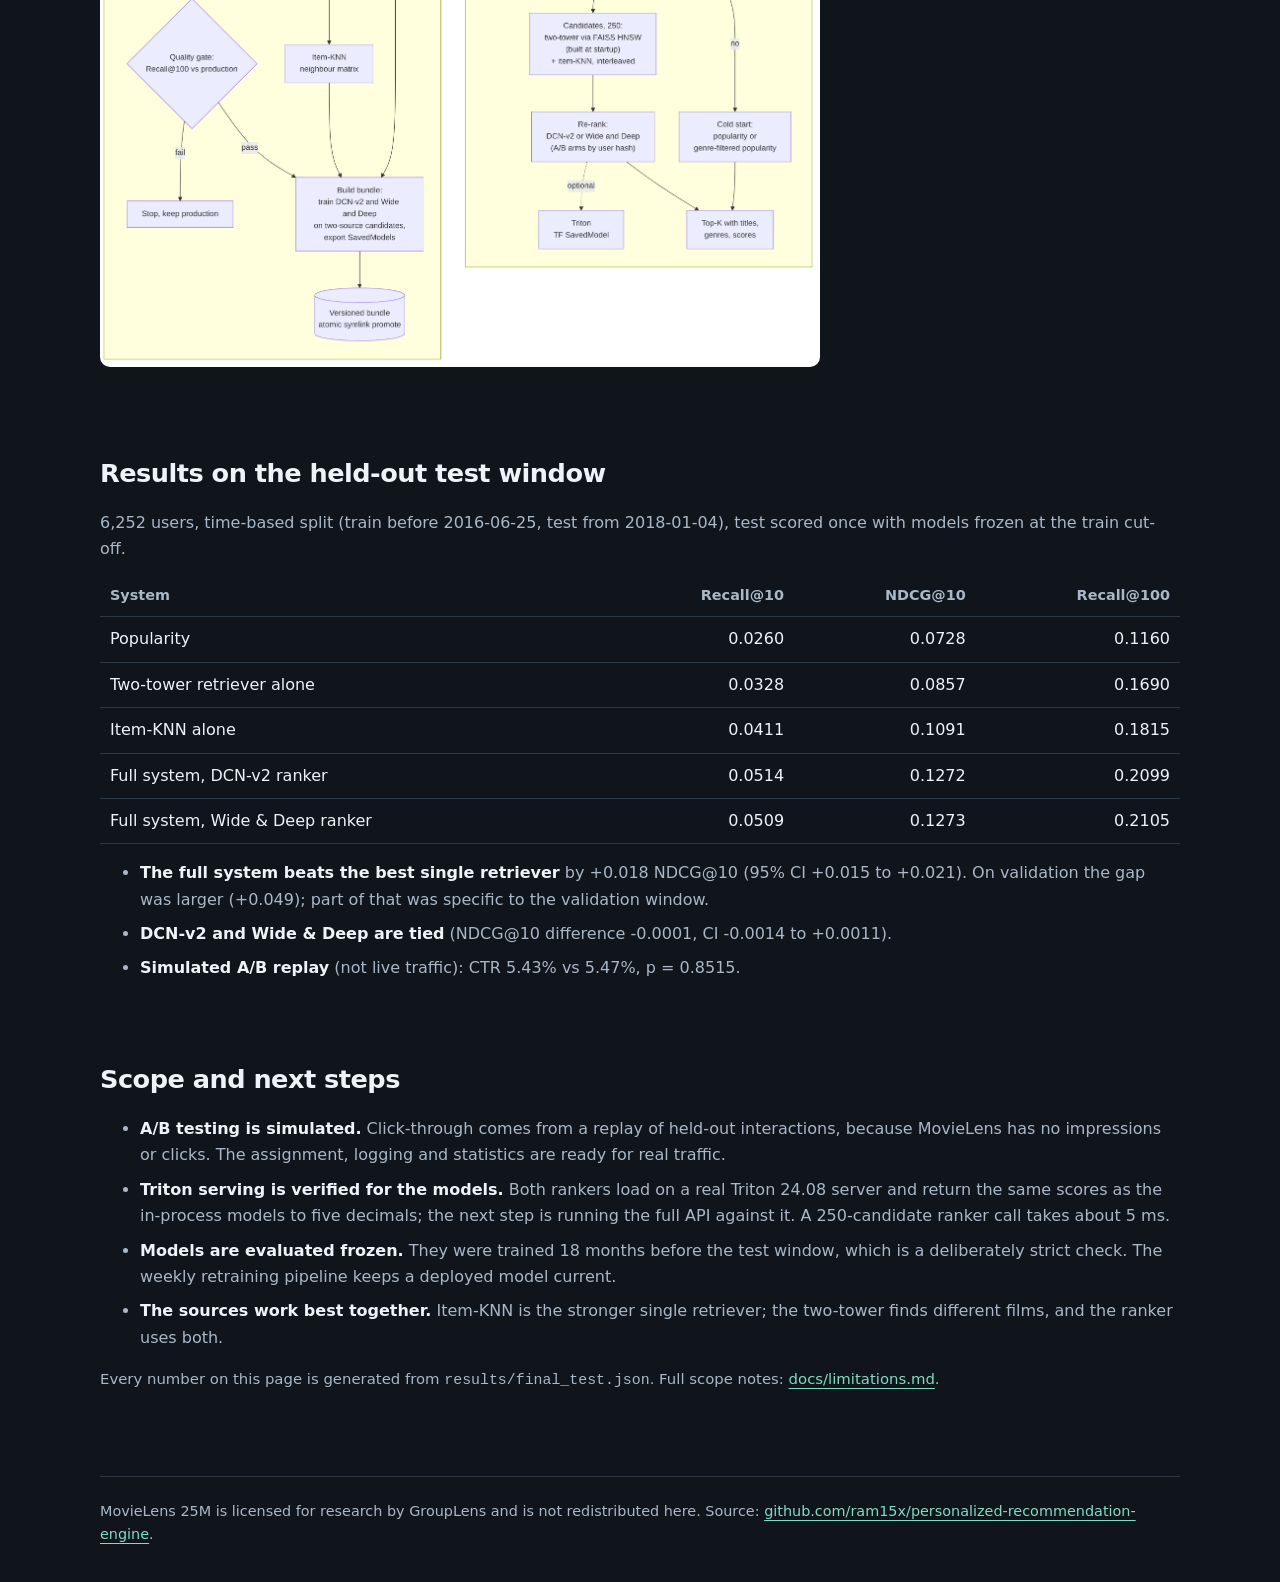
==== commit f711f842: "Triton: real-feature parity and ranker latency recorded" ====
--- a/AIML-03/site/index.html
+++ b/AIML-03/site/index.html
@@ -90,7 +90,7 @@
         <h2>Scope and next steps</h2>
         <ul class="plain">
           <li><strong>A/B testing is simulated.</strong> Click-through comes from a replay of held-out interactions, because MovieLens has no impressions or clicks. The assignment, logging and statistics are ready for real traffic.</li>
-          <li><strong>Triton serving is verified for the models.</strong> Both rankers load on a real Triton 24.08 server and return the same scores as the in-process models to five decimals; the next step is running the full API against it.</li>
+          <li><strong>Triton serving is verified for the models.</strong> Both rankers load on a real Triton 24.08 server and return the same scores as the in-process models to five decimals; the next step is running the full API against it. A 250-candidate ranker call takes about 5 ms.</li>
           <li><strong>Models are evaluated frozen.</strong> They were trained 18 months before the test window, which is a deliberately strict check. The weekly retraining pipeline keeps a deployed model current.</li>
           <li><strong>The sources work best together.</strong> Item-KNN is the stronger single retriever; the two-tower finds different films, and the ranker uses both.</li>
         </ul>
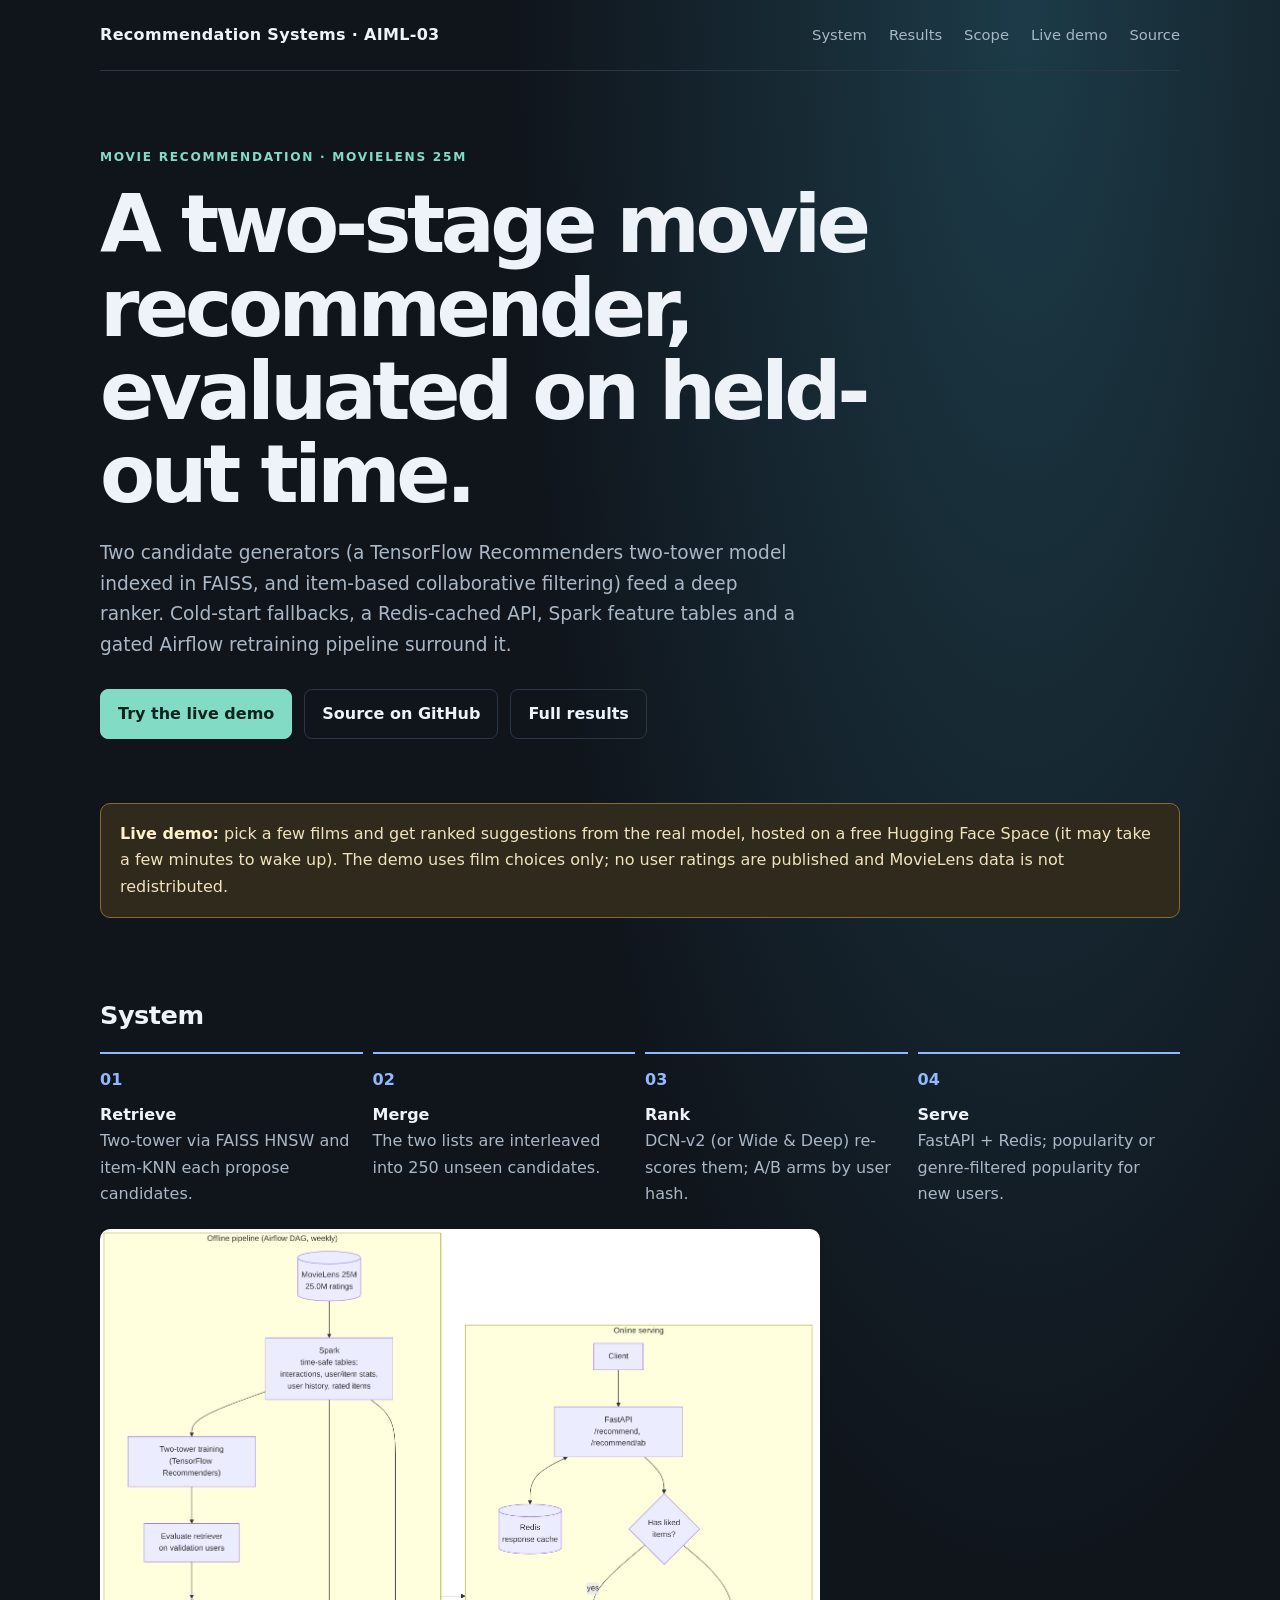
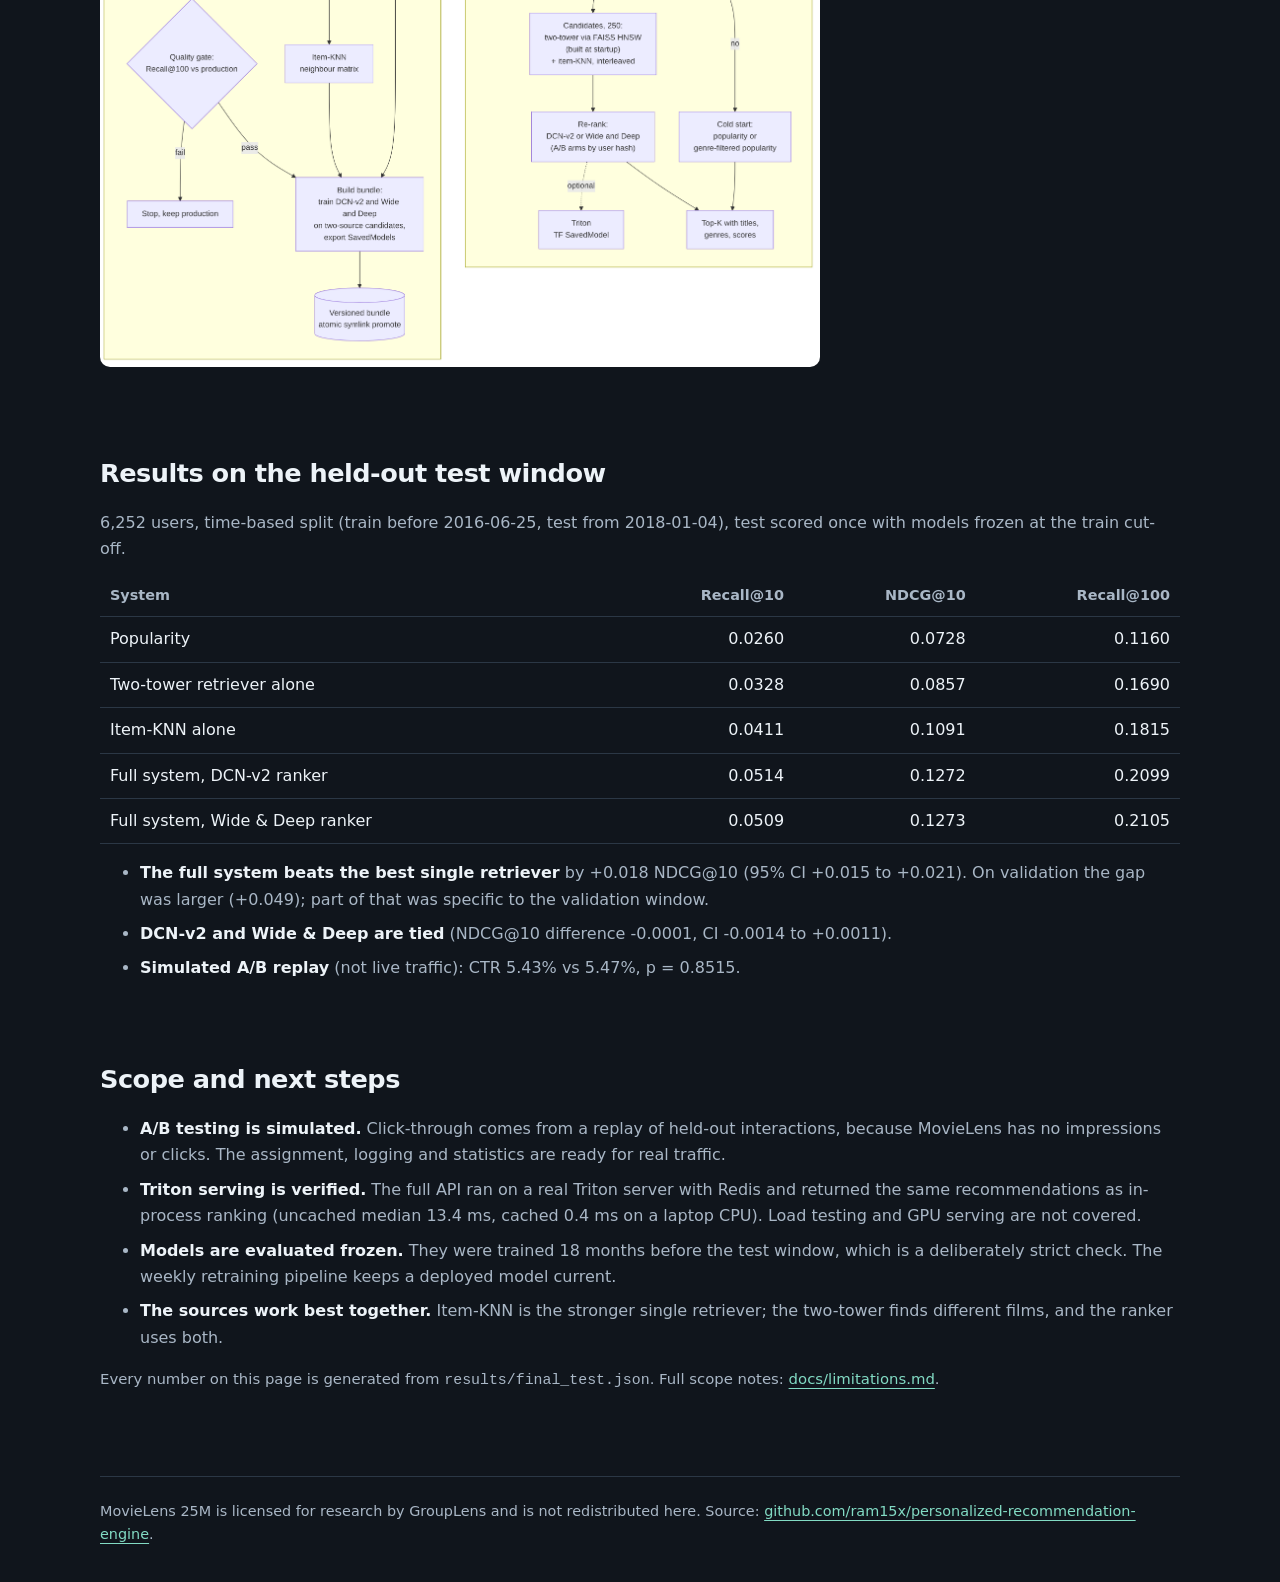
==== commit cc9c85cf: "Record live API-on-Triton verification (8/8); update docs, page, deck" ====
--- a/AIML-03/site/index.html
+++ b/AIML-03/site/index.html
@@ -90,7 +90,7 @@
         <h2>Scope and next steps</h2>
         <ul class="plain">
           <li><strong>A/B testing is simulated.</strong> Click-through comes from a replay of held-out interactions, because MovieLens has no impressions or clicks. The assignment, logging and statistics are ready for real traffic.</li>
-          <li><strong>Triton serving is verified for the models.</strong> Both rankers load on a real Triton 24.08 server and return the same scores as the in-process models to five decimals; the next step is running the full API against it. A 250-candidate ranker call takes about 5 ms.</li>
+          <li><strong>Triton serving is verified.</strong> The full API ran on a real Triton server with Redis and returned the same recommendations as in-process ranking (uncached median 13.4 ms, cached 0.4 ms on a laptop CPU). Load testing and GPU serving are not covered.</li>
           <li><strong>Models are evaluated frozen.</strong> They were trained 18 months before the test window, which is a deliberately strict check. The weekly retraining pipeline keeps a deployed model current.</li>
           <li><strong>The sources work best together.</strong> Item-KNN is the stronger single retriever; the two-tower finds different films, and the ranker uses both.</li>
         </ul>
